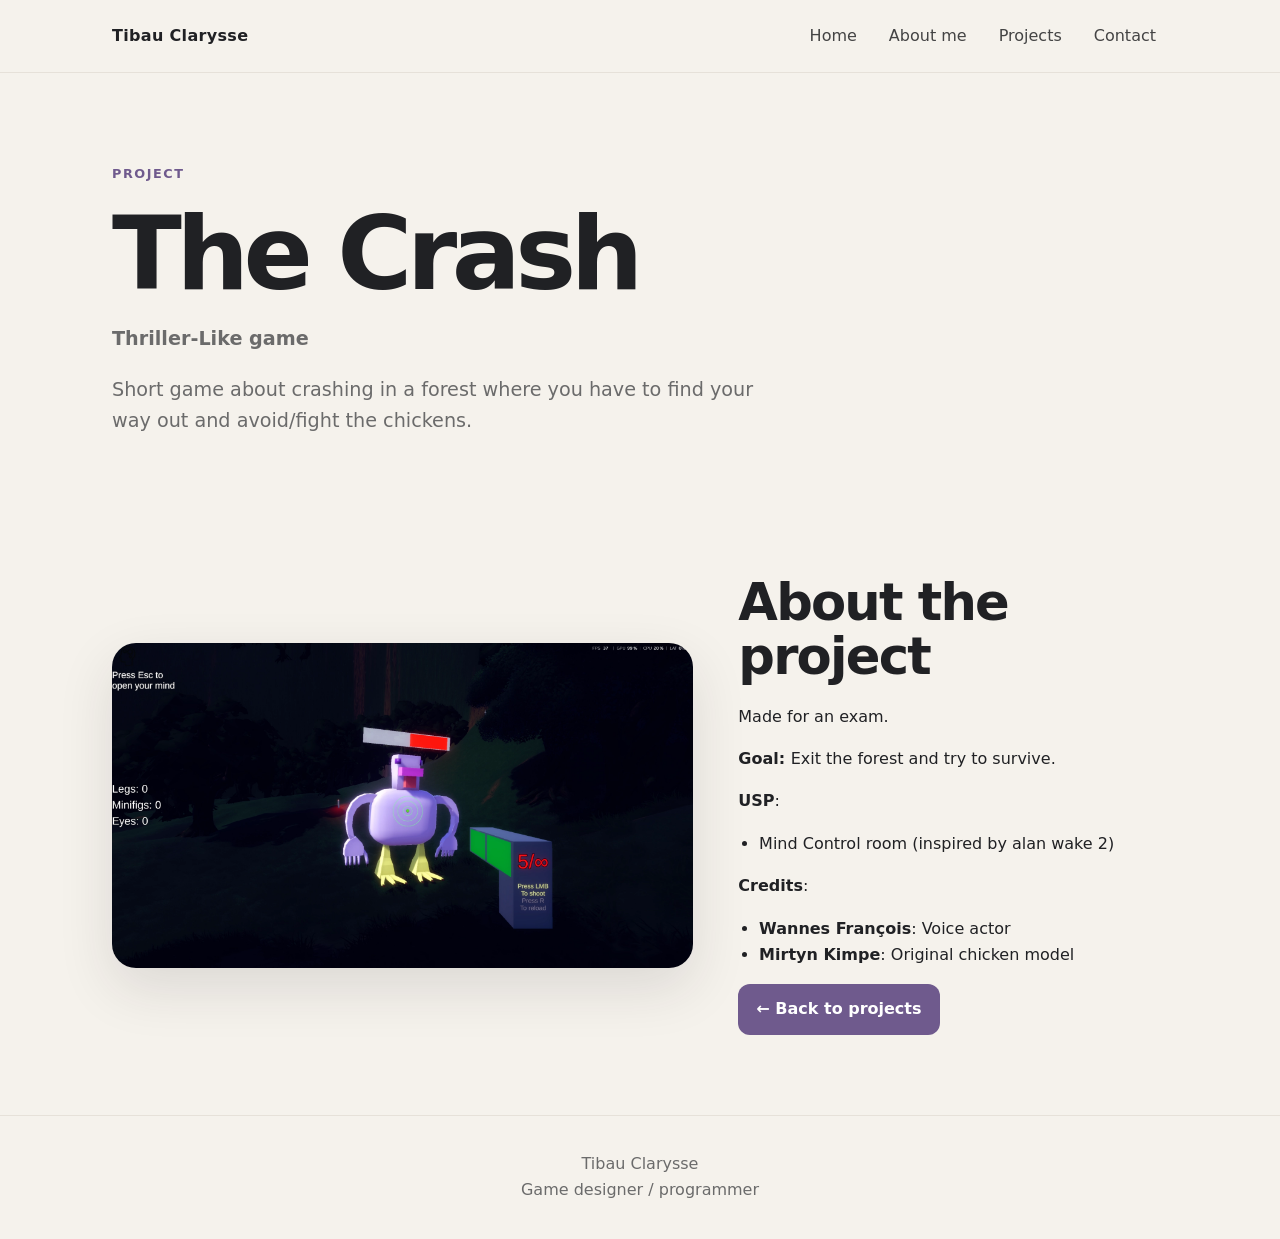
==== crash.html @ 18e9441f "Add files via upload" ====
<!doctype html>
<html lang="en">
<head>
<meta charset="utf-8">
<meta name="viewport" content="width=device-width, initial-scale=1">
<title>The Crash | Tibau Clarysse</title>
<link rel="stylesheet" href="css/style.css">
</head>
<body>
<header class="site-header">
  <nav class="nav">
    <a class="brand" href="index.html">Tibau Clarysse</a>
    <button class="menu-toggle" aria-label="Open menu">☰</button>
    <div class="nav-links">
      <a href="index.html">Home</a>
      <a href="about.html">About me</a>
      <a href="projects.html">Projects</a>
      <a href="contact.html">Contact</a>
    </div>
  </nav>
</header>
<main>
<section class="page-hero">
  <div class="eyebrow">Project</div>
  <h1>The Crash</h1>
  <p class="lead"><b>Thriller-Like game</b></p>
  <p class="lead">Short game about crashing in a forest where you have to find your way out and avoid/fight the chickens.</p>
</section>
<section class="container">
  <div class="project-detail">
    <img class="project-detail-image" src="images/Crash.webp" alt="The Crash">
    <div class="prose">
      <h2>About the project</h2>
      <p>Made for an exam.</p>
      <p><b>Goal: </b>Exit the forest and try to survive.</p>
      <p><b>USP</b>:</p>
      <ul><li>Mind Control room (inspired by alan wake 2)</li></ul>
      <p><b>Credits</b>:</p>
      <ul><li><b>Wannes François</b>: Voice actor</li><li><b>Mirtyn Kimpe</b>: Original chicken model</li></ul>
      <a class="btn" href="projects.html">← Back to projects</a>
    </div>
  </div>
</section>
</main>
<footer><div>Tibau Clarysse</div><div>Game designer / programmer</div></footer>
<script src="js/script.js"></script>
</body>
</html>
---- css/style.css ----
:root {
  --bg: #f5f2ec;
  --surface: #ffffff;
  --text: #202124;
  --muted: #6b6b6b;
  --accent: #6f5a8d;
  --accent-dark: #51406e;
  --border: #e6e1d9;
  --max: 1100px;
}
* { box-sizing: border-box; }
html { scroll-behavior: smooth; }
body {
  margin: 0;
  font-family: Inter, ui-sans-serif, system-ui, -apple-system, BlinkMacSystemFont, "Segoe UI", sans-serif;
  color: var(--text);
  background: var(--bg);
  line-height: 1.65;
}
a { color: inherit; }
img { max-width: 100%; display: block; }
.site-header {
  position: sticky; top: 0; z-index: 20;
  background: rgba(245,242,236,.94);
  backdrop-filter: blur(12px);
  border-bottom: 1px solid var(--border);
}
.nav {
  max-width: var(--max); margin: auto; padding: 15px 22px;
  display: flex; align-items: center; justify-content: space-between; gap: 20px;
}
.brand { text-decoration: none; font-weight: 800; letter-spacing: .02em; }
.nav-links { display: flex; gap: 8px; flex-wrap: wrap; }
.nav-links a {
  text-decoration: none; padding: 8px 12px; border-radius: 10px;
  color: #444; transition: .2s ease;
}
.nav-links a:hover, .nav-links a.active { background: #e9e2f0; color: var(--accent-dark); }
.menu-toggle { display:none; border:0; background:transparent; font-size:1.5rem; }
main { overflow: hidden; }
.container { max-width: var(--max); margin:auto; padding: 80px 22px; }
.hero {
  min-height: 76vh; display:grid; grid-template-columns: 1.05fr .95fr;
  align-items:center; gap:60px;
}
.eyebrow { color: var(--accent); font-weight:700; text-transform:uppercase; letter-spacing:.12em; font-size:.8rem; }
h1 { font-size: clamp(3rem, 8vw, 6.5rem); line-height:.95; margin:.2em 0; letter-spacing:-.055em; }
h2 { font-size: clamp(2rem, 4vw, 3.2rem); line-height:1.05; margin:0 0 20px; letter-spacing:-.035em; }
h3 { font-size:1.35rem; margin-bottom:8px; }
.lead { font-size:1.2rem; color:var(--muted); max-width:650px; }
.hero-photo {
  border-radius: 28px; overflow:hidden; box-shadow: 0 25px 70px rgba(45,35,55,.15);
  transform: rotate(1.5deg);
}
.hero-photo img { width:100%; aspect-ratio: 4/5; object-fit:cover; }
.buttons { display:flex; gap:12px; flex-wrap:wrap; margin-top:28px; }
.btn {
  display:inline-block; text-decoration:none; padding:12px 18px; border-radius:12px;
  background:var(--accent); color:white; font-weight:700; transition:.2s ease;
}
.btn:hover { background:var(--accent-dark); transform:translateY(-2px); }
.btn.secondary { background:transparent; color:var(--accent-dark); border:1px solid #cfc4da; }
.section { background:var(--surface); }
.section2 { background:rgba(245,242,236,.94);; }
.split { display:grid; grid-template-columns: 1fr 1fr; gap:50px; align-items:center; }
.card-grid { display:grid; grid-template-columns:repeat(3,1fr); gap:20px; }
.card {
  background:var(--surface); border:1px solid var(--border); border-radius:20px; padding:25px;
  box-shadow:0 10px 30px rgba(40,35,45,.05);
}
.card img { width:100%; aspect-ratio:16/10; object-fit:cover; border-radius:14px; margin-bottom:18px; }
.quote { border-left:4px solid var(--accent); padding:12px 0 12px 22px; font-size:1.3rem; font-style:italic; color:#555; }
.page-hero { padding:90px 22px 40px; max-width:var(--max); margin:auto; }
.prose { max-width:800px; }
ul { padding-left:1.3rem; }
.project-grid { display:grid; grid-template-columns:repeat(2,1fr); gap:24px; }
.project { background:var(--surface); border:1px solid var(--border); border-radius:20px; overflow:hidden; }
.project img { width:100%; aspect-ratio:16/9; object-fit:cover; }
.project-body { padding:22px; }
.contact-box {
  background:#e9e2f0; border-radius:25px; padding:35px;
}
.contact-row { margin:12px 0; }
footer { padding:35px 22px; text-align:center; color:var(--muted); border-top:1px solid var(--border); }
.fade-in { animation: fade .7s ease both; }
@keyframes fade { from {opacity:0; transform:translateY(15px)} to {opacity:1; transform:none} }
@media (max-width: 800px) {
  .hero, .split, .project-grid { grid-template-columns:1fr; }
  .card-grid { grid-template-columns:1fr; }
  .nav-links {
    display:none; position:absolute; left:0; right:0; top:64px; background:var(--bg);
    padding:12px 22px 18px; border-bottom:1px solid var(--border);
  }
  .nav-links.open { display:flex; flex-direction:column; }
  .menu-toggle { display:block; }
  .hero { min-height:auto; padding-top:50px; }
  h1 { font-size:3.8rem; }
}

.colorBox{
  background: #e9e2f0; /* change this color */
  max-width: 1000px;
  margin: 40px auto;
  padding: 50px;
  border-radius: 25px;
}

.dog-image {
  text-align: center;
}

.project-link { display:block; overflow:hidden; }
.project-link img { transition:transform .3s ease; margin:0; }
.project:hover .project-link img { transform:scale(1.035); }
.project-more { color:var(--accent); font-weight:700; text-decoration:none; }
.project-more:hover { text-decoration:underline; }
.project-detail { display:grid; grid-template-columns:1.15fr .85fr; gap:45px; align-items:center; }
.project-detail-image { width:100%; border-radius:24px; box-shadow:0 20px 55px rgba(40,35,45,.12); }
.project-images {
  display: flex;
  flex-direction: column;
  gap: 20px;
}
@media (max-width:800px) { .project-detail { grid-template-columns:1fr; } }
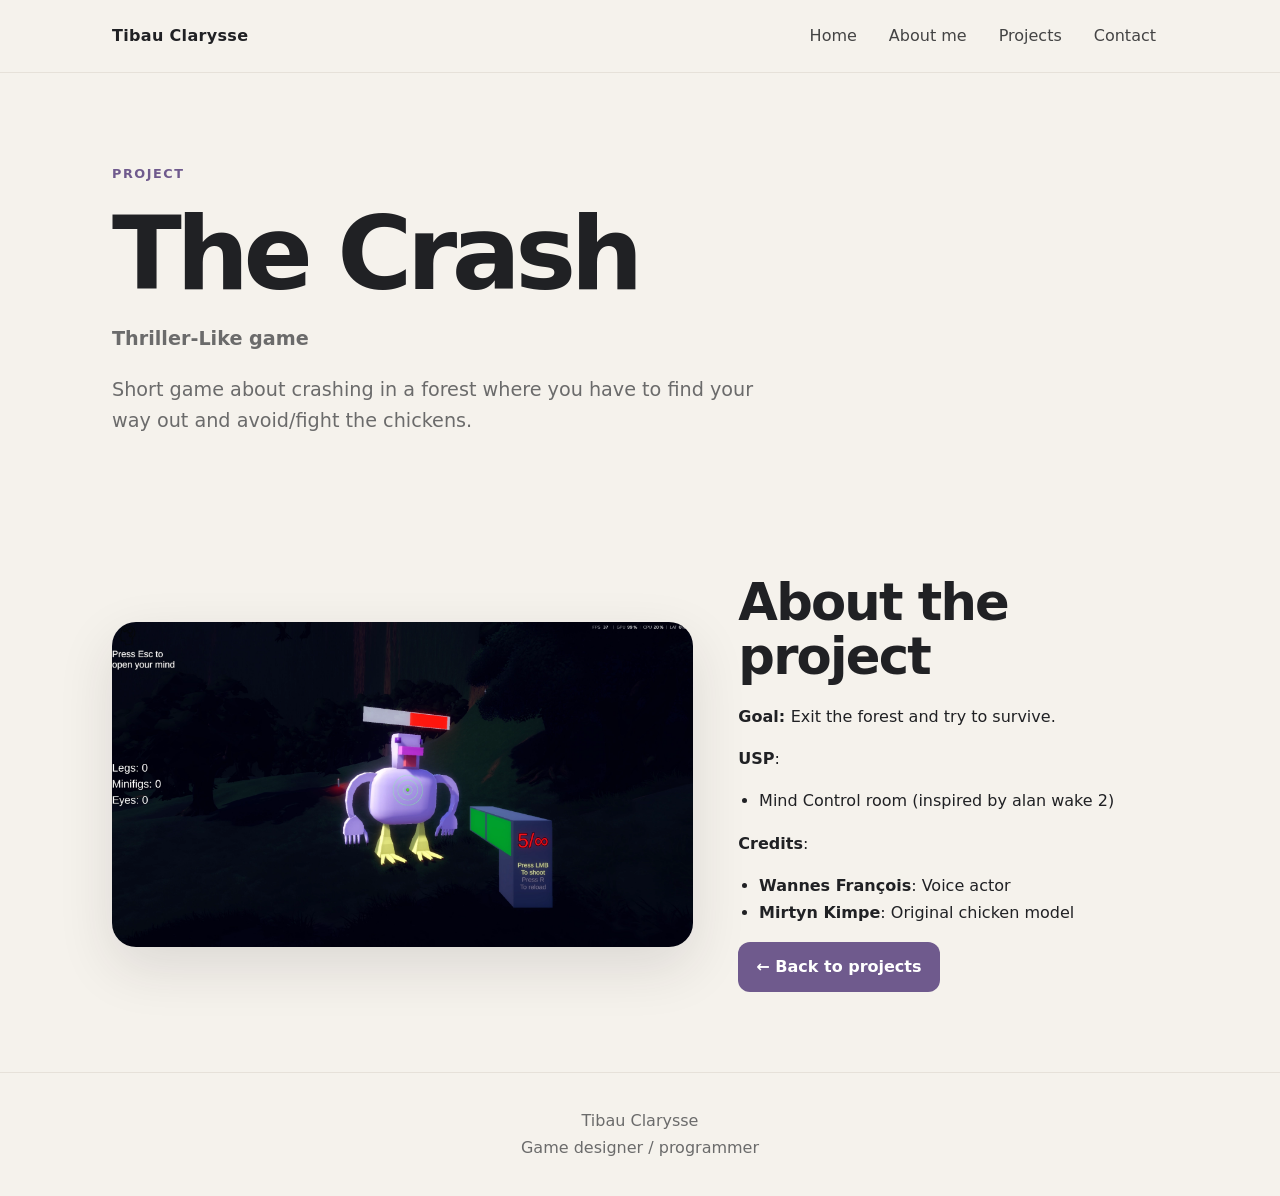
==== commit 72d7de5a: "Created new page for tricksters hotel Fixed some css added featured games in home page" ====
--- a/crash.html
+++ b/crash.html
@@ -31,7 +31,6 @@
     <img class="project-detail-image" src="images/Crash.webp" alt="The Crash">
     <div class="prose">
       <h2>About the project</h2>
-      <p>Made for an exam.</p>
       <p><b>Goal: </b>Exit the forest and try to survive.</p>
       <p><b>USP</b>:</p>
       <ul><li>Mind Control room (inspired by alan wake 2)</li></ul>
--- a/css/style.css
+++ b/css/style.css
@@ -1,13 +1,14 @@
 
 :root {
-  --bg: #f5f2ec;
-  --surface: #ffffff;
-  --text: #202124;
-  --muted: #6b6b6b;
-  --accent: #6f5a8d;
-  --accent-dark: #51406e;
-  --border: #e6e1d9;
-  --max: 1100px;
+    --bg: #f5f2ec;
+    --surface: #ffffff;
+    --text: #202124;
+    --muted: #6b6b6b;
+    --accent: #6f5a8d;
+    --green: #097969;
+    --accent-dark: #51406e;
+    --border: #e6e1d9;
+    --max: 1100px;
 }
 * { box-sizing: border-box; }
 html { scroll-behavior: smooth; }
@@ -48,6 +49,7 @@
 h1 { font-size: clamp(3rem, 8vw, 6.5rem); line-height:.95; margin:.2em 0; letter-spacing:-.055em; }
 h2 { font-size: clamp(2rem, 4vw, 3.2rem); line-height:1.05; margin:0 0 20px; letter-spacing:-.035em; }
 h3 { font-size:1.35rem; margin-bottom:8px; }
+
 .lead { font-size:1.2rem; color:var(--muted); max-width:650px; }
 .hero-photo {
   border-radius: 28px; overflow:hidden; box-shadow: 0 25px 70px rgba(45,35,55,.15);
@@ -59,15 +61,39 @@
   display:inline-block; text-decoration:none; padding:12px 18px; border-radius:12px;
   background:var(--accent); color:white; font-weight:700; transition:.2s ease;
 }
+.btn2 {
+    display: inline-block;
+    text-decoration: none;
+    padding: 12px 18px;
+    border-radius: 12px;
+    background: var(--green);
+    color: white;
+    font-weight: 700;
+    transition: .2s ease;
+}
 .btn:hover { background:var(--accent-dark); transform:translateY(-2px); }
 .btn.secondary { background:transparent; color:var(--accent-dark); border:1px solid #cfc4da; }
 .section { background:var(--surface); }
 .section2 { background:rgba(245,242,236,.94);; }
 .split { display:grid; grid-template-columns: 1fr 1fr; gap:50px; align-items:center; }
-.card-grid { display:grid; grid-template-columns:repeat(3,1fr); gap:20px; }
+.card-grid { display:grid; grid-template-columns:repeat(3,1fr); gap:20px;align-items: stretch; }
 .card {
-  background:var(--surface); border:1px solid var(--border); border-radius:20px; padding:25px;
-  box-shadow:0 10px 30px rgba(40,35,45,.05);
+background: var(--surface);
+border: 1px solid var(--border);
+border-radius: 20px;
+padding: 25px;
+box-shadow: 0 10px 30px rgba(40, 35, 45, .05);
+min-width: 0;
+height: auto;
+}
+.card h2 {
+  font-size: 1.3rem; 
+  line-height: 1.2;
+  white-space: nowrap; 
+}
+.card p {
+font-size: 0.9rem;
+line-height: 1.5;
 }
 .card img { width:100%; aspect-ratio:16/10; object-fit:cover; border-radius:14px; margin-bottom:18px; }
 .quote { border-left:4px solid var(--accent); padding:12px 0 12px 22px; font-size:1.3rem; font-style:italic; color:#555; }
@@ -97,7 +123,9 @@
   .hero { min-height:auto; padding-top:50px; }
   h1 { font-size:3.8rem; }
 }
-
+.changeColor{
+    background: #ffffff
+}
 .colorBox{
   background: #e9e2f0; /* change this color */
   max-width: 1000px;
@@ -108,6 +136,121 @@
 
 .dog-image {
   text-align: center;
+}
+
+/* FEATURED PROJECTS */
+
+.featured-section {
+    max-width: 1120px;
+    margin: auto;
+    padding: 65px 22px 90px;
+}
+
+.featured-header {
+    margin-bottom: 40px;
+}
+
+    .featured-header h1 {
+        font-size: clamp(3rem, 6vw, 5rem);
+        margin: 15px 0;
+    }
+
+    .featured-header p {
+        color: var(--muted);
+        font-size: 1.05rem;
+    }
+
+.featured-grid {
+    display: grid;
+    grid-template-columns: 1fr 1fr;
+    gap: 28px;
+    align-items: stretch;
+}
+
+.featured-card {
+    background: white;
+    border: 1px solid var(--border);
+    border-radius: 20px;
+    overflow: hidden;
+    transition: transform .25s ease, box-shadow .25s ease;
+}
+
+    .featured-card:hover {
+        transform: translateY(-5px);
+        box-shadow: 0 15px 35px rgba(40,35,45,.1);
+    }
+
+.featured-image {
+    display: block;
+    position: relative;
+    overflow: hidden;
+}
+
+    .featured-image img {
+        width: 100%;
+        aspect-ratio: 16 / 10;
+        object-fit: cover;
+        transition: transform .4s ease;
+    }
+
+.featured-card:hover img {
+    transform: scale(1.04);
+}
+
+.project-tag {
+    position: absolute;
+    bottom: 15px;
+    left: 15px;
+    background: rgba(255,255,255,.94);
+    padding: 7px 13px;
+    border-radius: 8px;
+    font-size: .8rem;
+    font-weight: 700;
+}
+
+.featured-info {
+    padding: 25px;
+}
+
+    .featured-info h2 {
+        font-size: 2rem;
+        margin: 8px 0 12px;
+    }
+
+    .featured-info p {
+        color: var(--muted);
+        font-size: .95rem;
+        line-height: 1.6;
+    }
+
+.project-more {
+    display: inline-block;
+    margin-top: 12px;
+    color: var(--accent);
+    font-weight: 700;
+    text-decoration: none;
+}
+
+    .project-more:hover {
+        color: var(--accent-dark);
+    }
+
+.other-projects {
+    background: white;
+}
+
+    .other-projects h2 {
+        margin-top: 15px;
+    }
+
+@media (max-width: 800px) {
+    .featured-grid {
+        grid-template-columns: 1fr;
+    }
+
+    .featured-section {
+        padding-top: 45px;
+    }
 }
 
 .project-link { display:block; overflow:hidden; }
@@ -122,4 +265,4 @@
   flex-direction: column;
   gap: 20px;
 }
-@media (max-width:800px) { .project-detail { grid-template-columns:1fr; } }
+@media (max-width:900px) { .project-detail { grid-template-columns:1fr; } }
